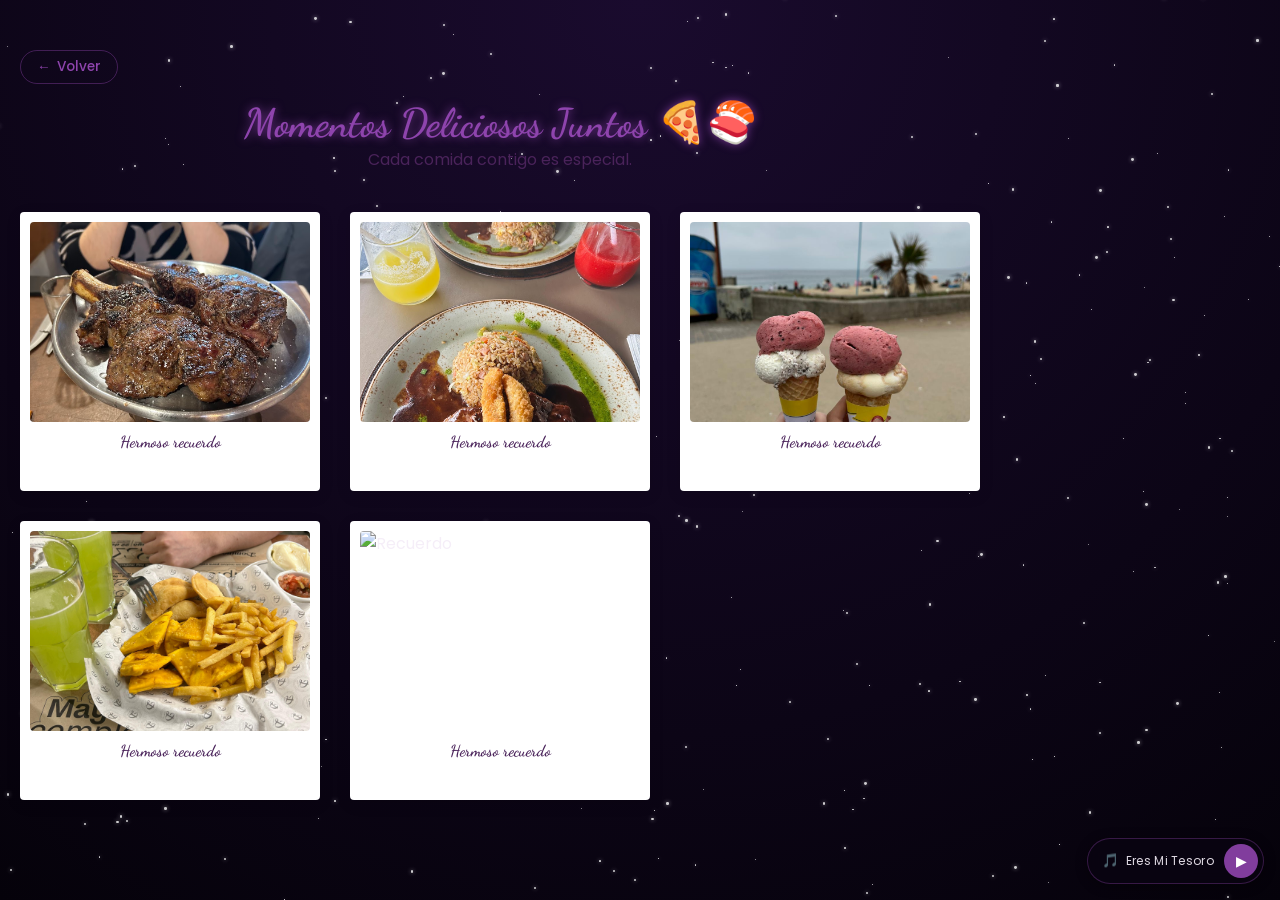
==== pages/album_comidas.html @ a4381387 "linea de tiempo" ====
<!doctype html>
<html lang="es">
  <head>
    <meta charset="UTF-8" />
    <meta name="viewport" content="width=device-width, initial-scale=1.0" />
    <title>Comidas Varias 🍕 - Nuestros Recuerdos</title>
    <link rel="icon" type="image/png" href="../assets/img/tuyyoGatitos.png" />
    <link rel="stylesheet" href="../assets/css/styles.css" />
  </head>
  <body style="opacity: 0; animation: fadeInPage 1s forwards">
    <div class="bg-stars" id="bg-stars"></div>
    <div class="screen" style="max-width: 1000px; padding: 20px;">
      <div style="width: 100%; display: flex; justify-content: flex-start; margin-bottom: 15px;">
        <button onclick="window.location.href='recuerdos.html'" style="background: transparent; border: 1px solid rgba(142, 68, 173, 0.4); border-radius: 20px; color: var(--primary); font-family: 'Poppins', sans-serif; font-size: 0.85rem; font-weight: 500; cursor: pointer; display: flex; align-items: center; gap: 6px; padding: 6px 16px; transition: all 0.2s ease;" onmouseover="this.style.background='rgba(142, 68, 173, 0.1)'; this.style.transform='translateX(-4px)';" onmouseout="this.style.background='transparent'; this.style.transform='translateX(0)';">
          <span>←</span> Volver
        </button>
      </div>
      <h2 style="font-size: 2.5rem; text-align: center; color: var(--primary);">Momentos Deliciosos Juntos 🍕🍣</h2>
      <p style="text-align: center; color: var(--text-dark); margin-bottom: 40px">Cada comida contigo es especial.</p>

      <div class="albums-container">
        <div class="polaroid" style="cursor: default; transform: none; transition: none;">
          <img src="../assets/img/comidas_varias/2026Julio.jpg" alt="Recuerdo" style="width: 100%; height: 200px; object-fit: cover; border-radius: 4px; display: block;" />
          <div class="polaroid-text"><div class="p-title" style="font-size: 1rem;">Hermoso recuerdo</div></div>
        </div>
        <div class="polaroid" style="cursor: default; transform: none; transition: none;">
          <img src="../assets/img/comidas_varias/GiratorioJulio2025.jpg" alt="Recuerdo" style="width: 100%; height: 200px; object-fit: cover; border-radius: 4px; display: block;" />
          <div class="polaroid-text"><div class="p-title" style="font-size: 1rem;">Hermoso recuerdo</div></div>
        </div>
        <div class="polaroid" style="cursor: default; transform: none; transition: none;">
          <img src="../assets/img/comidas_varias/Helados.jpg" alt="Recuerdo" style="width: 100%; height: 200px; object-fit: cover; border-radius: 4px; display: block;" />
          <div class="polaroid-text"><div class="p-title" style="font-size: 1rem;">Hermoso recuerdo</div></div>
        </div>
        <div class="polaroid" style="cursor: default; transform: none; transition: none;">
          <img src="../assets/img/comidas_varias/IMG-20260531-WA0255.jpg" alt="Recuerdo" style="width: 100%; height: 200px; object-fit: cover; border-radius: 4px; display: block;" />
          <div class="polaroid-text"><div class="p-title" style="font-size: 1rem;">Hermoso recuerdo</div></div>
        </div>
        <div class="polaroid" style="cursor: default; transform: none; transition: none;">
          <img src="../assets/img/comidas_varias/IMG_0382.heif" alt="Recuerdo" style="width: 100%; height: 200px; object-fit: cover; border-radius: 4px; display: block;" />
          <div class="polaroid-text"><div class="p-title" style="font-size: 1rem;">Hermoso recuerdo</div></div>
        </div>
      </div>
      <div id="inline-player"></div>
    </div>
    <script src="../assets/js/script.js"></script>
    <style>@keyframes fadeInPage { to { opacity: 1; } }</style>
  </body>
</html>
---- assets/css/styles.css ----
@import url("https://fonts.googleapis.com/css2?family=Dancing+Script:wght@600&family=Poppins:wght@300;400;600&display=swap");

:root {
  --primary: #8e44ad; /* Morado oscuro */
  --secondary: #9b59b6; /* Morado medio */
  --light: #f5eef8; /* Fondo claro morado */
  --text-dark: #4a235a;
  --heart: #c39bd3;
}

* {
  margin: 0;
  padding: 0;
  box-sizing: border-box;
}

body {
  font-family: "Poppins", sans-serif;
  background-color: #05020a;
  background-image: radial-gradient(circle at top center, #1a0b2e, #05020a);
  background-attachment: fixed;
  background-size: cover;
  color: #f5eef8;
  overflow-x: hidden;
  min-height: 100vh;
}

/* Nota escrita a mano (contador de días) */
.handwritten-note {
  font-family: "Dancing Script", cursive;
  font-size: 1.4rem;
  color: var(--primary);
  font-weight: 600;
  text-align: center;
  margin: 15px 0 5px;
  padding: 10px 25px;
  position: relative;
  z-index: 10;
}

/* Estrellas flotantes de fondo */
.bg-stars {
  position: fixed;
  top: -20px;
  left: -20px;
  right: -20px;
  bottom: -20px;
  pointer-events: none;
  z-index: 0;
}

/* Estrellas del cielo de fondo */
.sky-star {
  position: absolute;
  background-color: #ffffff;
  border-radius: 50%;
  box-shadow: 0 0 4px rgba(255, 255, 255, 0.8);
  opacity: 0.8;
  animation: twinkleBg 3s infinite alternate;
}

@keyframes twinkleBg {
  0% {
    opacity: 0.2;
    transform: scale(0.8);
  }
  100% {
    opacity: 1;
    transform: scale(1.2);
  }
}

/* Contenedor de Constelaciones (SVG) */
.constellations-container {
  position: absolute;
  top: 20%;
  left: 5%;
  width: 250px;
  height: 200px;
  z-index: 0;
  animation: floatMoon 8s ease-in-out infinite;
  transform: rotate(-5deg);
}

.constellation-svg {
  width: 100%;
  height: 100%;
}

.const-star-text {
  filter: drop-shadow(0 0 6px rgba(255, 255, 255, 0.8));
  animation: twinkleSvgBright 3s infinite alternate;
}

@keyframes twinkleSvgBright {
  0% {
    opacity: 0.6;
    filter: drop-shadow(0 0 2px rgba(255, 255, 255, 0.4));
  }
  100% {
    opacity: 1;
    filter: drop-shadow(0 0 10px rgba(255, 255, 255, 1));
  }
}

/* Fondo de Cielo Nocturno para la Bienvenida */
body.welcome-body {
  /* Hereda el fondo radial morado del body general */
}

body.welcome-body .handwritten-note {
  color: #f5eef8;
  text-shadow: 0 2px 4px rgba(0, 0, 0, 0.5);
}

body.welcome-body .bg-star-floating {
  color: #f5eef8;
  opacity: 0.15;
}

@keyframes floatMoon {
  0%,
  100% {
    transform: translateY(0) rotate(-5deg);
  }
  50% {
    transform: translateY(-15px) rotate(5deg);
  }
}

@keyframes twinkle {
  0% {
    opacity: 0.3;
    transform: scale(0.8);
  }
  100% {
    opacity: 1;
    transform: scale(1.1);
  }
}

/* Contenedores principales */
.screen {
  min-height: 100vh;
  display: flex;
  flex-direction: column;
  justify-content: center;
  align-items: center;
  padding: 20px;
  position: relative;
  z-index: 1;
  transition:
    opacity 1s ease,
    transform 1s ease;
}

/* Bienvenida: permitir scroll si el contenido no cabe */
#welcome-screen {
  text-align: center;
  overflow: visible;
}

.hidden {
  display: none !important;
}

h1,
h2 {
  font-family: "Dancing Script", cursive;
  color: #e8d5f8;
  text-shadow: 0 0 10px rgba(142, 68, 173, 0.8);
}

#welcome-screen h1 {
  font-size: 4rem;
  margin-bottom: 10px;
}

/* === BOTONES (Estándar del proyecto) === */
.btn-primary {
  background-color: var(--primary);
  color: white;
  border: none;
  padding: 12px 35px;
  font-size: 1.05rem;
  border-radius: 8px;
  cursor: pointer;
  box-shadow: 0 4px 15px rgba(142, 68, 173, 0.3);
  transition: all 0.3s ease;
  font-family: "Poppins", sans-serif;
  font-weight: 600;
  letter-spacing: 0.5px;
}

.btn-primary:hover {
  background-color: var(--secondary);
  transform: translateY(-2px);
  box-shadow: 0 6px 20px rgba(142, 68, 173, 0.4);
}

/* Variante grande (para acciones principales como "Comenzar nuestro viaje") */
.btn-lg {
  padding: 14px 45px;
  font-size: 1.1rem;
  margin-top: 30px;
}

/* Variante pequeña (para acciones secundarias como "Desbloquear") */
.btn-sm {
  padding: 10px 25px;
  font-size: 0.95rem;
  margin-left: 10px;
}

/* Contenedor de contraseña */
.password-container {
  margin-top: 30px;
  background: white;
  padding: 25px;
  border-radius: 15px;
  box-shadow: 0 10px 20px rgba(0, 0, 0, 0.05);
  animation: fadeIn 0.5s ease;
}

@keyframes fadeIn {
  from {
    opacity: 0;
    transform: translateY(-10px);
  }
  to {
    opacity: 1;
    transform: translateY(0);
  }
}

@keyframes shake {
  0%,
  100% {
    transform: translateX(0);
  }
  25% {
    transform: translateX(-5px);
  }
  50% {
    transform: translateX(5px);
  }
  75% {
    transform: translateX(-5px);
  }
}

.password-container p {
  margin-bottom: 15px;
  font-weight: 600;
  color: var(--primary);
}

.password-input {
  padding: 10px 15px;
  border: 2px solid var(--heart);
  border-radius: 8px; /* Combinando con el estilo del botón */
  font-size: 1rem;
  font-family: "Poppins", sans-serif;
  text-align: center;
  color: var(--text-dark);
  outline: none;
  width: 200px;
  transition: all 0.3s ease;
}

.password-input:focus {
  border-color: var(--primary);
  box-shadow: 0 0 10px rgba(142, 68, 173, 0.2);
}

.error-msg {
  color: #e74c3c !important;
  font-size: 0.9rem !important;
  margin-top: 15px;
  font-weight: 400 !important;
}

/* Pantalla de Interacción */
#main-screen {
  max-width: 1000px;
  margin: 0 auto;
}

#main-screen h2 {
  font-size: 3rem;
  text-align: center;
  margin-bottom: 40px;
}

.cards-container {
  display: grid;
  grid-template-columns: repeat(auto-fit, minmax(250px, 1fr));
  gap: 20px;
  width: 100%;
  margin-bottom: 50px;
}

.card {
  background: white;
  border-radius: 15px;
  padding: 20px;
  text-align: center;
  box-shadow: 0 10px 20px rgba(0, 0, 0, 0.05);
  cursor: pointer;
  transition: all 0.4s ease;
  position: relative;
  overflow: hidden;
  border: 2px solid transparent;
}

.card:hover {
  transform: translateY(-10px);
  border-color: var(--heart);
}

.card-img-placeholder {
  width: 100%;
  height: 180px;
  background-color: var(--heart);
  border-radius: 10px;
  display: flex;
  justify-content: center;
  align-items: center;
  color: white;
  font-size: 3rem;
  margin-bottom: 15px;
  transition: opacity 0.5s;
}

.card-text {
  font-size: 1rem;
  color: var(--text-dark);
  opacity: 0;
  max-height: 0;
  transition: all 0.5s ease;
}

.card.active .card-img-placeholder {
  opacity: 0.7;
}

.card.active .card-text {
  opacity: 1;
  max-height: 200px;
  margin-top: 15px;
}

/* Secciones de Comida */
.food-section {
  width: 100%;
  margin-bottom: 50px;
  text-align: center;
}

.section-subtitle {
  font-family: "Dancing Script", cursive;
  color: var(--primary);
  font-size: 2.5rem;
  margin-bottom: 20px;
}

.food-gallery {
  display: grid;
  grid-template-columns: repeat(auto-fit, minmax(200px, 1fr));
  gap: 15px;
  width: 100%;
  background: white;
  padding: 20px;
  border-radius: 15px;
  box-shadow: 0 10px 20px rgba(0, 0, 0, 0.05);
}

.gallery-placeholder {
  grid-column: 1 / -1;
  background-color: var(--light);
  border: 2px dashed var(--heart);
  border-radius: 10px;
  padding: 40px 20px;
  color: var(--text-dark);
  font-weight: 600;
}

/* Sección de Carta */
.letter-section {
  display: flex;
  flex-direction: column;
  align-items: center;
  width: 100%;
  margin-top: 40px;
}

.envelope {
  background-color: var(--primary);
  width: 300px;
  height: 200px;
  position: relative;
  border-radius: 10px;
  cursor: pointer;
  box-shadow: 0 10px 25px rgba(0, 0, 0, 0.1);
  display: flex;
  justify-content: center;
  align-items: center;
  transition: transform 0.3s;
}

.envelope:hover {
  transform: scale(1.05);
}

.envelope::before {
  content: "💌 Toca para abrir tu carta";
  color: white;
  font-weight: 600;
}

.letter-content {
  background: white;
  width: 90%;
  max-width: 600px;
  padding: 40px;
  border-radius: 10px;
  box-shadow: 0 15px 30px rgba(0, 0, 0, 0.1);
  text-align: center;
  line-height: 1.8;
  display: none;
  opacity: 0;
  transform: translateY(20px);
  transition: all 0.8s ease;
}

.letter-content.show {
  display: block;
  opacity: 1;
  transform: translateY(0);
}

.letter-content h3 {
  font-family: "Dancing Script", cursive;
  font-size: 2.5rem;
  color: var(--primary);
  margin-bottom: 20px;
}

/* ============================================
   RESPONSIVIDAD GLOBAL
   ============================================ */

/* --- Recuerdos: Álbumes dentro del grid (sobreescribir inline styles) --- */
.albums-container {
  display: grid !important;
  grid-template-columns: repeat(auto-fit, minmax(250px, 1fr)) !important;
  gap: 30px !important;
  width: 100% !important;
  margin-bottom: 50px;
}

/* Las polaroid de los álbumes deben ser clickeables y llenar su celda */
.albums-container .polaroid {
  width: 100%;
  margin: 0;
  cursor: pointer;
  display: flex;
  flex-direction: column;
}

/* --- Modal de álbumes responsive --- */
#album-modal .modal-content {
  width: 92% !important;
  max-width: 800px !important;
  max-height: 85vh !important;
  padding: 25px !important;
  -webkit-overflow-scrolling: touch;
}

#album-modal .modal-content h3 {
  font-size: 2rem !important;
}

/* --- Carta responsive base --- */
.letter-content {
  width: 90%;
  max-width: 600px;
}

.letter-content h3 {
  font-size: 2.2rem;
  word-break: break-word;
}

.letter-content p {
  font-size: 1rem;
  color: var(--text-dark);
  line-height: 1.8;
}

/* ============================================
   Responsividad — Tablet (max-width: 768px)
   ============================================ */
@media (max-width: 768px) {
  /* --- Bienvenida --- */
  #welcome-screen h1 {
    font-size: 3rem;
  }
  #welcome-screen {
    overflow: visible;
  }

  .polaroid-deck {
    width: 240px;
    height: 360px;
  }
  .polaroid-deck .polaroid {
    width: 220px;
  }
  .polaroid-deck .polaroid img {
    width: 200px;
    height: 200px;
  }
  .bg-polaroid-msg {
    font-size: 1rem;
  }
  .p-title {
    font-size: 1.4rem;
  }
  .p-subtitle {
    font-size: 0.85rem;
  }
  .p-date {
    font-size: 0.75rem;
  }

  .bg-1 {
    transform: rotate(-25deg);
  }
  .bg-2 {
    transform: rotate(-12deg);
  }
  .bg-3 {
    transform: rotate(12deg);
  }
  .bg-4 {
    transform: rotate(25deg);
  }

  .constellations-container {
    transform: scale(0.8) rotate(-5deg);
    left: 2%;
    top: 10%;
  }

  /* --- Recuerdos --- */
  #main-screen h2 {
    font-size: 2.2rem;
  }
  #main-screen {
    padding: 20px 15px;
  }

  .albums-container {
    grid-template-columns: repeat(auto-fit, minmax(200px, 1fr)) !important;
    gap: 20px !important;
  }

  /* --- Carta --- */
  .envelope {
    width: 250px;
    height: 160px;
  }
  .letter-content {
    padding: 25px;
  }
  .letter-content h3 {
    font-size: 2rem;
  }
}

/* ============================================
   Responsividad — Móvil (max-width: 480px)
   ============================================ */
@media (max-width: 480px) {
  /* --- Global móvil --- */

  .screen {
    padding: 15px 12px;
  }

  /* --- Bienvenida --- */
  #welcome-screen {
    padding: 15px 10px;
    min-height: 100vh;
    justify-content: flex-start;
    padding-top: 10px;
  }

  #welcome-screen h1 {
    font-size: 2.2rem;
  }

  /* En móvil: constelaciones pasan a flujo normal, centradas arriba */
  .constellations-container {
    position: relative;
    top: auto;
    left: auto;
    margin: 0 auto 5px;
    transform: scale(0.7) rotate(-5deg);
    width: 200px;
    height: 140px;
  }

  /* Polaroid deck: centrado, con espacio controlado */
  .polaroid-deck {
    width: 190px;
    height: 280px;
    margin: 10px auto 15px;
    position: relative;
    display: flex;
    justify-content: center;
  }
  .polaroid-deck .polaroid {
    width: 175px;
    padding: 6px 6px 30px 6px;
  }
  .polaroid-deck .polaroid img {
    width: 163px;
    height: 163px;
  }
  .bg-polaroid-msg {
    font-size: 0.8rem;
  }
  .p-title {
    font-size: 1.1rem;
  }
  .p-subtitle {
    font-size: 0.7rem;
  }
  .p-date {
    font-size: 0.6rem;
  }

  /* Abanico más cerrado para no salir del viewport */
  .bg-1 {
    transform: rotate(-18deg);
  }
  .bg-2 {
    transform: rotate(-9deg);
  }
  .bg-3 {
    transform: rotate(9deg);
  }
  .bg-4 {
    transform: rotate(18deg);
  }

  /* Hover en móvil: abrir un poco menos */
  .polaroid-deck:hover .bg-1 {
    transform: rotate(-22deg);
  }
  .polaroid-deck:hover .bg-2 {
    transform: rotate(-11deg);
  }
  .polaroid-deck:hover .bg-3 {
    transform: rotate(11deg);
  }
  .polaroid-deck:hover .bg-4 {
    transform: rotate(22deg);
  }

  .btn-primary {
    padding: 10px 20px;
    font-size: 0.95rem;
  }
  .btn-lg {
    font-size: 0.95rem;
    padding: 12px 25px;
    margin-top: 10px;
  }

  .password-container {
    padding: 20px 15px;
    width: 95%;
    max-width: 300px;
    display: flex;
    flex-direction: column;
    align-items: center;
    margin-top: 15px;
  }
  .password-input {
    width: 100%;
    max-width: 200px;
    font-size: 0.95rem;
    margin-bottom: 10px;
  }
  .btn-sm {
    margin-left: 0;
    width: 100%;
    max-width: 200px;
  }

  .handwritten-note {
    font-size: 1rem;
    margin-top: 5px;
    padding: 5px 10px;
  }

  /* --- Recuerdos --- */
  #main-screen h2 {
    font-size: 1.8rem;
    margin-bottom: 20px;
  }
  #main-screen {
    padding: 15px 10px;
  }

  .albums-container {
    grid-template-columns: 1fr !important;
    gap: 18px !important;
  }

  /* Polaroids dentro de álbumes: ocupar todo el ancho en móvil */
  .albums-container .polaroid {
    margin: 0;
  }

  /* Las previews de los álbumes en una columna apilada */
  .albums-container .polaroid div[style*="height: 200px"] {
    height: 150px !important;
  }

  /* Modal de álbumes */
  #album-modal .modal-content {
    width: 95% !important;
    padding: 18px 14px !important;
    max-height: 90vh !important;
    border-radius: 12px !important;
  }

  #album-modal .modal-content h3 {
    font-size: 1.6rem !important;
    margin-bottom: 15px !important;
  }

  /* Galería dentro del modal */
  #modal-gallery {
    grid-template-columns: 1fr 1fr !important;
    gap: 10px !important;
  }

  /* Botón cerrar modal más accesible */
  #album-modal .modal-content button[onclick="cerrarAlbum()"] {
    top: 10px !important;
    right: 12px !important;
    font-size: 1.8rem !important;
    padding: 5px !important;
    min-width: 40px;
    min-height: 40px;
  }

  /* --- Carta --- */
  .envelope {
    width: 220px;
    height: 140px;
  }

  .envelope::before {
    font-size: 0.9rem;
  }

  .letter-content {
    width: 95%;
    padding: 22px 18px;
  }

  .letter-content h3 {
    font-size: 1.8rem;
    margin-bottom: 15px;
  }

  .letter-content p {
    font-size: 0.95rem;
    line-height: 1.7;
  }

  /* Botón volver en la carta */
  .letter-section {
    width: 100%;
  }
}

/* ============================================
   Responsividad — Teléfonos extra pequeños
   (ej. iPhone SE, 360px)
   ============================================ */
@media (max-width: 360px) {
  /* Bienvenida extra-small */
  .constellations-container {
    transform: scale(0.55) rotate(-5deg);
    width: 180px;
    height: 120px;
    margin-bottom: 0;
  }

  .polaroid-deck {
    width: 160px;
    height: 240px;
    margin: 5px auto 10px;
  }
  .polaroid-deck .polaroid {
    width: 150px;
  }
  .polaroid-deck .polaroid img {
    width: 138px;
    height: 138px;
  }

  .bg-1 {
    transform: rotate(-15deg);
  }
  .bg-2 {
    transform: rotate(-7deg);
  }
  .bg-3 {
    transform: rotate(7deg);
  }
  .bg-4 {
    transform: rotate(15deg);
  }

  .handwritten-note {
    font-size: 0.85rem;
  }
  .btn-lg {
    font-size: 0.85rem;
    padding: 10px 20px;
    margin-top: 8px;
  }

  .p-title {
    font-size: 1rem;
  }
  .p-subtitle {
    font-size: 0.65rem;
  }
  .p-date {
    font-size: 0.55rem;
  }

  /* Recuerdos extra-small */
  #main-screen h2 {
    font-size: 1.5rem;
  }

  .albums-container .polaroid div[style*="height: 200px"] {
    height: 120px !important;
  }

  #album-modal .modal-content h3 {
    font-size: 1.4rem !important;
  }

  #modal-gallery {
    grid-template-columns: 1fr !important;
  }

  /* Carta extra-small */
  .envelope {
    width: 180px;
    height: 120px;
  }
  .envelope::before {
    font-size: 0.8rem;
  }
  .letter-content h3 {
    font-size: 1.5rem;
  }
  .letter-content p {
    font-size: 0.9rem;
  }
}

/* Estilo Polaroid para las fotos de los recuerdos */
.polaroid {
  background: white;
  padding: 10px 10px 40px 10px; /* Borde más ancho en la parte inferior simulando Polaroid */
  box-shadow: 0 4px 15px rgba(0, 0, 0, 0.1);
  border-radius: 4px;
  display: inline-block;
  transition:
    transform 0.3s ease,
    box-shadow 0.3s ease;
  margin: 10px;
  position: relative;
}

.polaroid img {
  max-width: 100%;
  height: auto;
  display: block;
}

.polaroid:hover {
  transform: scale(1.05) rotate(-2deg);
  box-shadow: 0 8px 25px rgba(0, 0, 0, 0.2);
  z-index: 10;
}

/* --- BARAJA DE POLAROIDS (ESTILO ABANICO) --- */
.polaroid-deck {
  position: relative;
  width: 280px;
  height: 400px;
  margin: 30px auto 35px;
}

/* Todas las polaroids del abanico comparten esto */
.polaroid-deck .polaroid {
  position: absolute;
  top: 0;
  left: 0;
  width: 260px;
  padding: 10px 10px 45px 10px;
  transform-origin: 50% 95%;
  transition: transform 0.4s ease;
  box-shadow: 0 4px 15px rgba(0, 0, 0, 0.12);
  border-radius: 3px;
}

.polaroid-deck .polaroid img {
  width: 240px;
  height: 240px;
  object-fit: cover;
  border-radius: 2px;
  display: block;
}

/* Posiciones del abanico — simétrico: 2 izq, centro, 2 der */
.bg-1 {
  transform: rotate(-30deg);
  z-index: 1;
}
.bg-2 {
  transform: rotate(-15deg);
  z-index: 2;
}
.bg-3 {
  transform: rotate(15deg);
  z-index: 2;
}
.bg-4 {
  transform: rotate(30deg);
  z-index: 1;
}

/* La polaroid principal — CENTRADA */
.welcome-polaroid {
  z-index: 5 !important;
  transform: rotate(0deg);
  padding: 10px 10px 30px 10px !important;
}

/* Hover sutil: el abanico se abre un poquito más */
.polaroid-deck:hover .bg-1 {
  transform: rotate(-36deg);
}
.polaroid-deck:hover .bg-2 {
  transform: rotate(-18deg);
}
.polaroid-deck:hover .bg-3 {
  transform: rotate(18deg);
}
.polaroid-deck:hover .bg-4 {
  transform: rotate(36deg);
}
.polaroid-deck:hover .welcome-polaroid {
  transform: rotate(0deg) scale(1.03);
}

/* Mensajito escrito a mano en las polaroids de fondo */
.bg-polaroid-msg {
  font-family: "Dancing Script", cursive;
  font-size: 1.2rem;
  color: var(--text-dark);
  text-align: center;
  margin-top: 8px;
  font-weight: 600;
}

/* Textos dentro de la polaroid principal */
.polaroid-text {
  text-align: center;
  margin-top: 10px;
}

.p-title {
  font-family: "Dancing Script", cursive;
  font-size: 1.6rem;
  color: var(--text-dark);
  font-weight: 600;
  line-height: 1.2;
}

.p-subtitle {
  font-family: "Poppins", sans-serif;
  font-size: 0.95rem;
  color: var(--primary);
  font-weight: 600;
  margin-top: 5px;
}

.p-date {
  font-family: "Poppins", sans-serif;
  font-size: 0.85rem;
  font-weight: 300;
  color: var(--secondary);
  margin-top: 3px;
  letter-spacing: 1px;
}
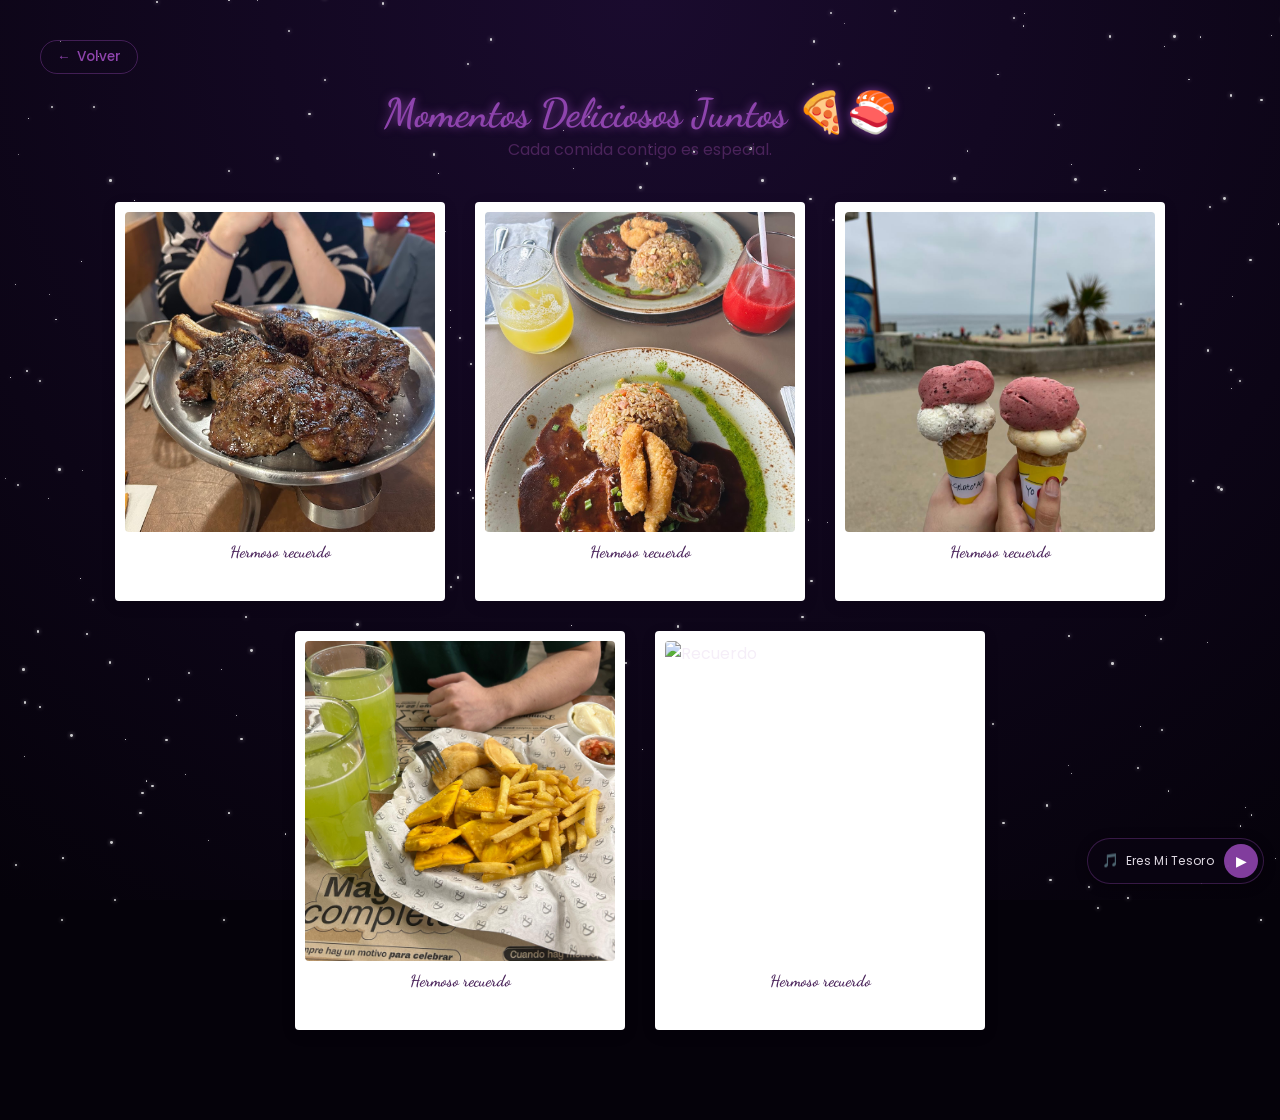
==== commit 4ad75a32: "avances" ====
--- a/pages/album_comidas.html
+++ b/pages/album_comidas.html
@@ -9,8 +9,9 @@
   </head>
   <body style="opacity: 0; animation: fadeInPage 1s forwards">
     <div class="bg-stars" id="bg-stars"></div>
-    <div class="screen" style="max-width: 1000px; padding: 20px;">
-      <div style="width: 100%; display: flex; justify-content: flex-start; margin-bottom: 15px;">
+    <div class="screen" style="max-width: 100%; padding: 40px 20px; min-height: 100vh; display: flex; flex-direction: column; align-items: center; justify-content: flex-start;">
+      <div style="width: 100%; max-width: 1200px;">
+        <div style="width: 100%; display: flex; justify-content: flex-start; margin-bottom: 15px;">
         <button onclick="window.location.href='recuerdos.html'" style="background: transparent; border: 1px solid rgba(142, 68, 173, 0.4); border-radius: 20px; color: var(--primary); font-family: 'Poppins', sans-serif; font-size: 0.85rem; font-weight: 500; cursor: pointer; display: flex; align-items: center; gap: 6px; padding: 6px 16px; transition: all 0.2s ease;" onmouseover="this.style.background='rgba(142, 68, 173, 0.1)'; this.style.transform='translateX(-4px)';" onmouseout="this.style.background='transparent'; this.style.transform='translateX(0)';">
           <span>←</span> Volver
         </button>
@@ -20,25 +21,26 @@
 
       <div class="albums-container">
         <div class="polaroid" style="cursor: default; transform: none; transition: none;">
-          <img src="../assets/img/comidas_varias/2026Julio.jpg" alt="Recuerdo" style="width: 100%; height: 200px; object-fit: cover; border-radius: 4px; display: block;" />
+          <img src="../assets/img/comidas_varias/2026Julio.jpg" alt="Recuerdo" style="width: 100%; height: 320px; object-fit: cover; border-radius: 4px; display: block;" />
           <div class="polaroid-text"><div class="p-title" style="font-size: 1rem;">Hermoso recuerdo</div></div>
         </div>
         <div class="polaroid" style="cursor: default; transform: none; transition: none;">
-          <img src="../assets/img/comidas_varias/GiratorioJulio2025.jpg" alt="Recuerdo" style="width: 100%; height: 200px; object-fit: cover; border-radius: 4px; display: block;" />
+          <img src="../assets/img/comidas_varias/GiratorioJulio2025.jpg" alt="Recuerdo" style="width: 100%; height: 320px; object-fit: cover; border-radius: 4px; display: block;" />
           <div class="polaroid-text"><div class="p-title" style="font-size: 1rem;">Hermoso recuerdo</div></div>
         </div>
         <div class="polaroid" style="cursor: default; transform: none; transition: none;">
-          <img src="../assets/img/comidas_varias/Helados.jpg" alt="Recuerdo" style="width: 100%; height: 200px; object-fit: cover; border-radius: 4px; display: block;" />
+          <img src="../assets/img/comidas_varias/Helados.jpg" alt="Recuerdo" style="width: 100%; height: 320px; object-fit: cover; border-radius: 4px; display: block;" />
           <div class="polaroid-text"><div class="p-title" style="font-size: 1rem;">Hermoso recuerdo</div></div>
         </div>
         <div class="polaroid" style="cursor: default; transform: none; transition: none;">
-          <img src="../assets/img/comidas_varias/IMG-20260531-WA0255.jpg" alt="Recuerdo" style="width: 100%; height: 200px; object-fit: cover; border-radius: 4px; display: block;" />
+          <img src="../assets/img/comidas_varias/IMG-20260531-WA0255.jpg" alt="Recuerdo" style="width: 100%; height: 320px; object-fit: cover; border-radius: 4px; display: block;" />
           <div class="polaroid-text"><div class="p-title" style="font-size: 1rem;">Hermoso recuerdo</div></div>
         </div>
         <div class="polaroid" style="cursor: default; transform: none; transition: none;">
-          <img src="../assets/img/comidas_varias/IMG_0382.heif" alt="Recuerdo" style="width: 100%; height: 200px; object-fit: cover; border-radius: 4px; display: block;" />
+          <img src="../assets/img/comidas_varias/IMG_0382.heif" alt="Recuerdo" style="width: 100%; height: 320px; object-fit: cover; border-radius: 4px; display: block;" />
           <div class="polaroid-text"><div class="p-title" style="font-size: 1rem;">Hermoso recuerdo</div></div>
         </div>
+      </div>
       </div>
       <div id="inline-player"></div>
     </div>
--- a/assets/css/styles.css
+++ b/assets/css/styles.css
@@ -450,18 +450,21 @@
    RESPONSIVIDAD GLOBAL
    ============================================ */
 
-/* --- Recuerdos: Álbumes dentro del grid (sobreescribir inline styles) --- */
+/* --- Recuerdos: Álbumes y Fotos centrados (Estándar 100% responsive) --- */
 .albums-container {
-  display: grid !important;
-  grid-template-columns: repeat(auto-fit, minmax(250px, 1fr)) !important;
+  display: flex !important;
+  flex-wrap: wrap !important;
+  justify-content: center !important;
   gap: 30px !important;
   width: 100% !important;
-  margin-bottom: 50px;
-}
-
-/* Las polaroid de los álbumes deben ser clickeables y llenar su celda */
+  max-width: 1200px !important;
+  margin: 0 auto 50px !important;
+}
+
+/* Las polaroid deben tener un ancho fijo pero responsive, y sin estirarse torpemente */
 .albums-container .polaroid {
-  width: 100%;
+  width: 330px;
+  max-width: 100%;
   margin: 0;
   cursor: pointer;
   display: flex;
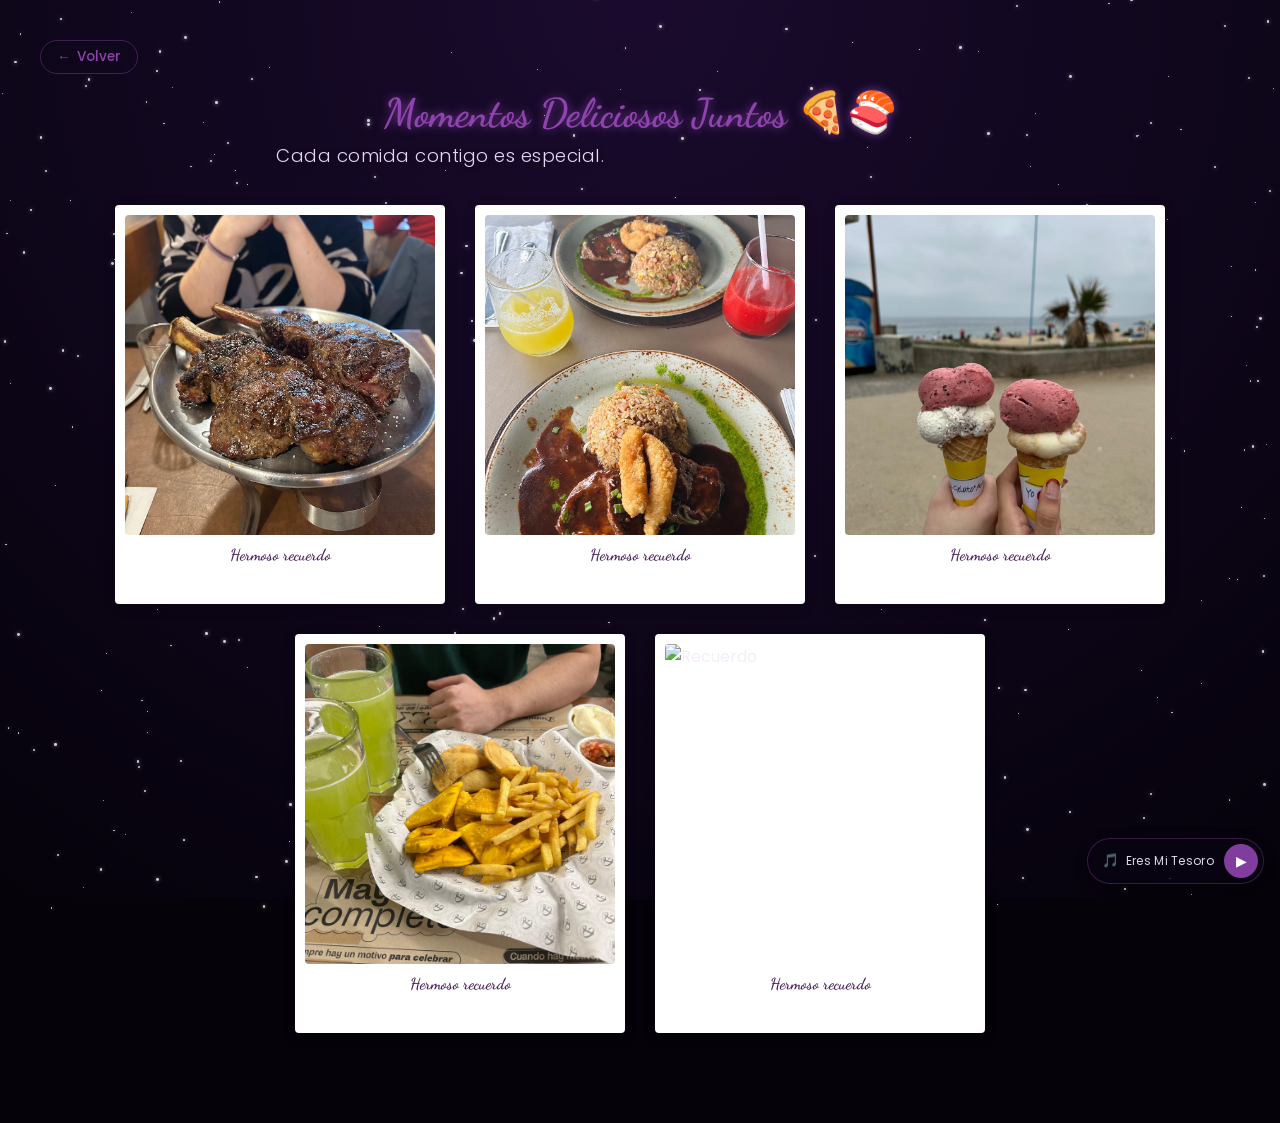
==== commit 86aac0f6: "avances" ====
--- a/pages/album_comidas.html
+++ b/pages/album_comidas.html
@@ -17,7 +17,7 @@
         </button>
       </div>
       <h2 style="font-size: 2.5rem; text-align: center; color: var(--primary);">Momentos Deliciosos Juntos 🍕🍣</h2>
-      <p style="text-align: center; color: var(--text-dark); margin-bottom: 40px">Cada comida contigo es especial.</p>
+      <p class="page-subtitle">Cada comida contigo es especial.</p>
 
       <div class="albums-container">
         <div class="polaroid" style="cursor: default; transform: none; transition: none;">
--- a/assets/css/styles.css
+++ b/assets/css/styles.css
@@ -23,6 +23,34 @@
   color: #f5eef8;
   overflow-x: hidden;
   min-height: 100vh;
+}
+
+/* ============================================
+   SCROLLBAR PERSONALIZADO (Chrome, Edge, Safari, Firefox)
+   ============================================ */
+html {
+  scrollbar-width: thin;
+  scrollbar-color: var(--primary) #05020a;
+}
+
+::-webkit-scrollbar {
+  width: 12px;
+  height: 12px;
+}
+
+::-webkit-scrollbar-track {
+  background: #05020a;
+  border-left: 1px solid rgba(142, 68, 173, 0.15);
+}
+
+::-webkit-scrollbar-thumb {
+  background: var(--primary);
+  border-radius: 10px;
+  border: 3px solid #05020a; /* Crea un efecto de margen interior */
+}
+
+::-webkit-scrollbar-thumb:hover {
+  background: var(--heart); /* Color morado más claro/rosado al pasar el cursor */
 }
 
 /* Nota escrita a mano (contador de días) */
@@ -174,6 +202,29 @@
 #welcome-screen h1 {
   font-size: 4rem;
   margin-bottom: 10px;
+}
+
+/* ============================================
+   SUBTÍTULOS ESTÁNDAR (Páginas principales)
+   ============================================ */
+.page-subtitle {
+  text-align: center;
+  color: #e8d5f8; /* Morado clarito, excelente contraste sobre fondo oscuro */
+  font-size: 1.15rem;
+  font-weight: 300;
+  letter-spacing: 0.5px;
+  margin-top: 5px;
+  margin-bottom: 35px;
+  text-shadow: 0 2px 5px rgba(0,0,0,0.5);
+  max-width: 800px;
+  line-height: 1.5;
+}
+
+@media screen and (max-width: 768px) {
+  .page-subtitle {
+    font-size: 1rem;
+    margin-bottom: 25px;
+  }
 }
 
 /* === BOTONES (Estándar del proyecto) === */
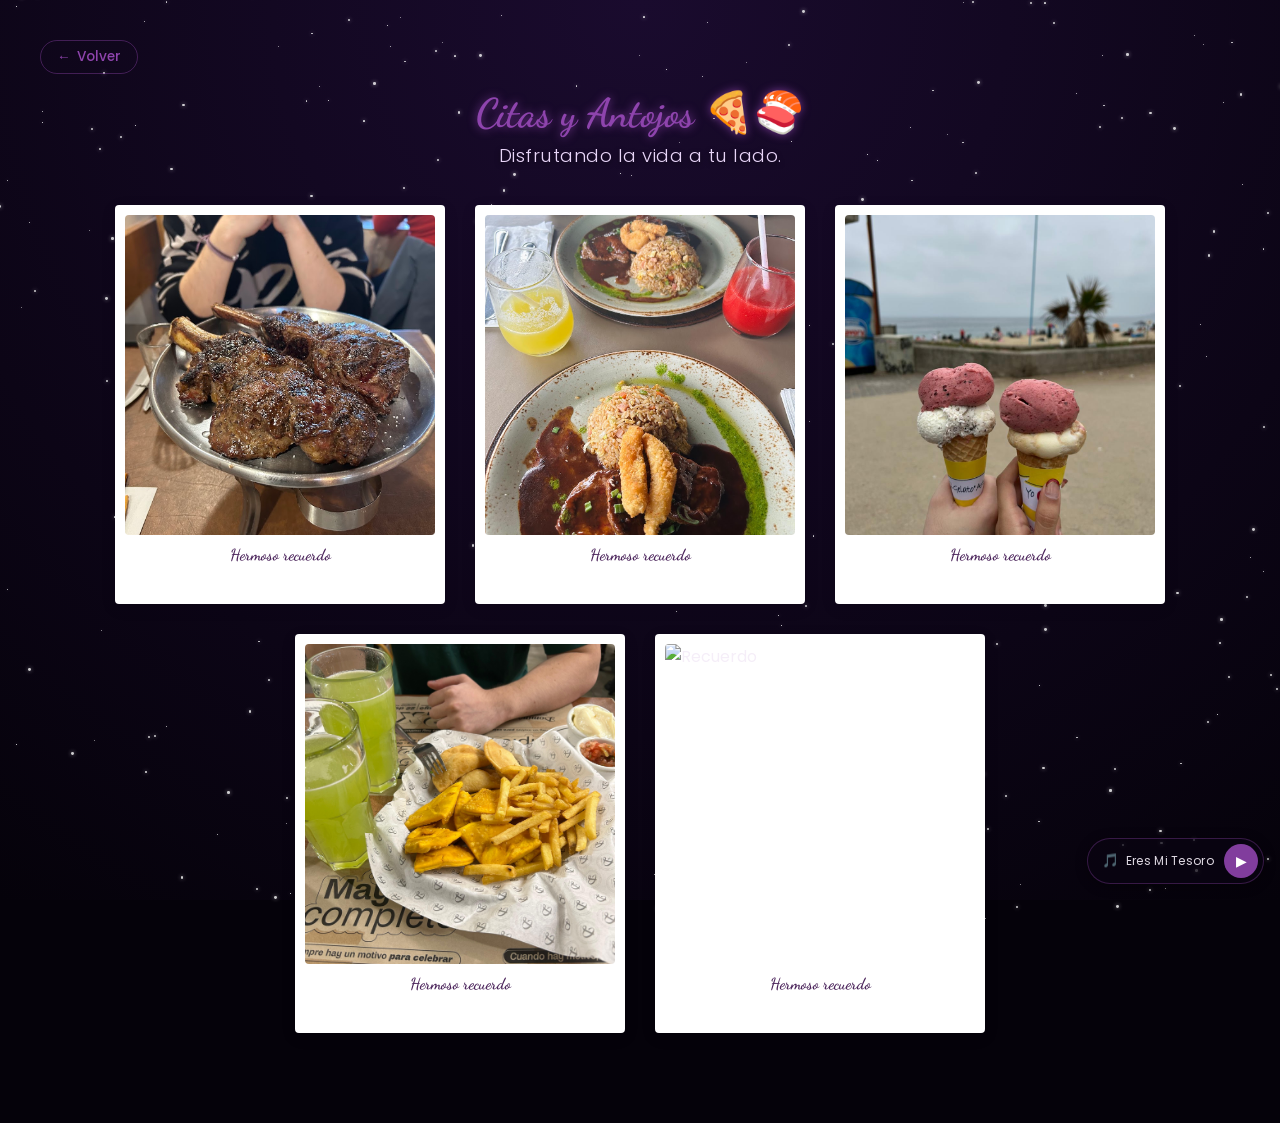
==== commit c895c449: "avances" ====
--- a/pages/album_comidas.html
+++ b/pages/album_comidas.html
@@ -3,7 +3,7 @@
   <head>
     <meta charset="UTF-8" />
     <meta name="viewport" content="width=device-width, initial-scale=1.0" />
-    <title>Comidas Varias 🍕 - Nuestros Recuerdos</title>
+    <title>Citas y Antojos 🍕 - Nuestros Recuerdos</title>
     <link rel="icon" type="image/png" href="../assets/img/tuyyoGatitos.png" />
     <link rel="stylesheet" href="../assets/css/styles.css" />
   </head>
@@ -16,8 +16,8 @@
           <span>←</span> Volver
         </button>
       </div>
-      <h2 style="font-size: 2.5rem; text-align: center; color: var(--primary);">Momentos Deliciosos Juntos 🍕🍣</h2>
-      <p class="page-subtitle">Cada comida contigo es especial.</p>
+      <h2 style="font-size: 2.5rem; text-align: center; color: var(--primary);">Citas y Antojos 🍕🍣</h2>
+      <p class="page-subtitle">Disfrutando la vida a tu lado.</p>
 
       <div class="albums-container">
         <div class="polaroid" style="cursor: default; transform: none; transition: none;">
--- a/assets/css/styles.css
+++ b/assets/css/styles.css
@@ -213,8 +213,7 @@
   font-size: 1.15rem;
   font-weight: 300;
   letter-spacing: 0.5px;
-  margin-top: 5px;
-  margin-bottom: 35px;
+  margin: 5px auto 35px auto;
   text-shadow: 0 2px 5px rgba(0,0,0,0.5);
   max-width: 800px;
   line-height: 1.5;
@@ -472,7 +471,7 @@
 .letter-content {
   background: white;
   width: 90%;
-  max-width: 600px;
+  max-width: 850px;
   padding: 40px;
   border-radius: 10px;
   box-shadow: 0 15px 30px rgba(0, 0, 0, 0.1);
@@ -538,7 +537,7 @@
 /* --- Carta responsive base --- */
 .letter-content {
   width: 90%;
-  max-width: 600px;
+  max-width: 850px;
 }
 
 .letter-content h3 {
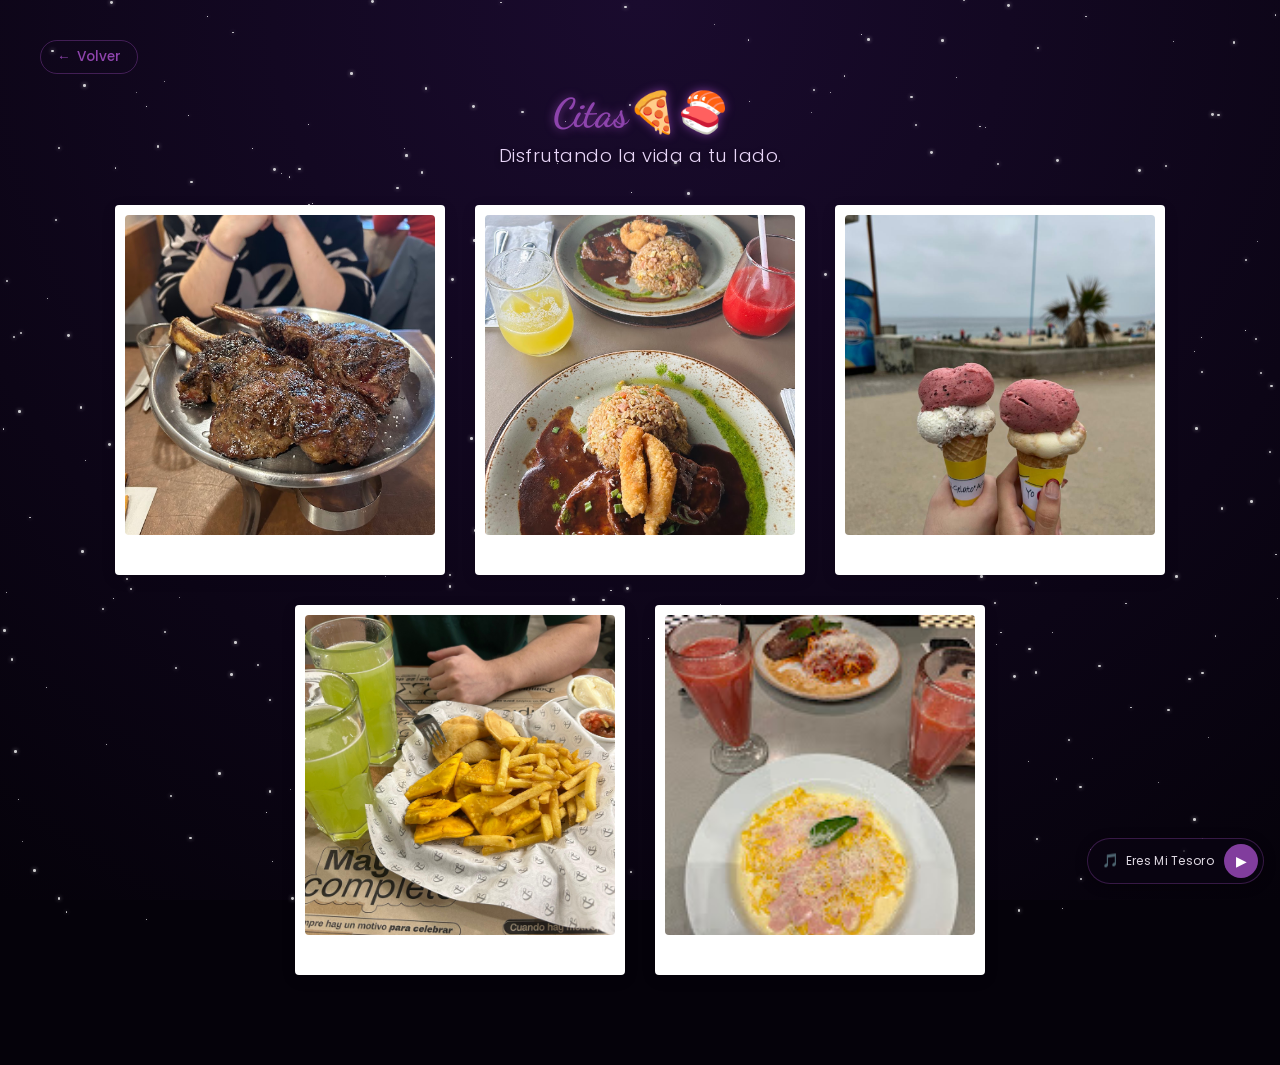
==== commit 2bd1acdf: "avances" ====
--- a/pages/album_comidas.html
+++ b/pages/album_comidas.html
@@ -3,48 +3,161 @@
   <head>
     <meta charset="UTF-8" />
     <meta name="viewport" content="width=device-width, initial-scale=1.0" />
-    <title>Citas y Antojos 🍕 - Nuestros Recuerdos</title>
+    <title>Citas 🍕 - Nuestros Recuerdos</title>
     <link rel="icon" type="image/png" href="../assets/img/tuyyoGatitos.png" />
     <link rel="stylesheet" href="../assets/css/styles.css" />
   </head>
   <body style="opacity: 0; animation: fadeInPage 1s forwards">
     <div class="bg-stars" id="bg-stars"></div>
-    <div class="screen" style="max-width: 100%; padding: 40px 20px; min-height: 100vh; display: flex; flex-direction: column; align-items: center; justify-content: flex-start;">
-      <div style="width: 100%; max-width: 1200px;">
-        <div style="width: 100%; display: flex; justify-content: flex-start; margin-bottom: 15px;">
-        <button onclick="window.location.href='recuerdos.html'" style="background: transparent; border: 1px solid rgba(142, 68, 173, 0.4); border-radius: 20px; color: var(--primary); font-family: 'Poppins', sans-serif; font-size: 0.85rem; font-weight: 500; cursor: pointer; display: flex; align-items: center; gap: 6px; padding: 6px 16px; transition: all 0.2s ease;" onmouseover="this.style.background='rgba(142, 68, 173, 0.1)'; this.style.transform='translateX(-4px)';" onmouseout="this.style.background='transparent'; this.style.transform='translateX(0)';">
-          <span>←</span> Volver
-        </button>
-      </div>
-      <h2 style="font-size: 2.5rem; text-align: center; color: var(--primary);">Citas y Antojos 🍕🍣</h2>
-      <p class="page-subtitle">Disfrutando la vida a tu lado.</p>
+    <div
+      class="screen"
+      style="
+        max-width: 100%;
+        padding: 40px 20px;
+        min-height: 100vh;
+        display: flex;
+        flex-direction: column;
+        align-items: center;
+        justify-content: flex-start;
+      "
+    >
+      <div style="width: 100%; max-width: 1200px">
+        <div
+          style="
+            width: 100%;
+            display: flex;
+            justify-content: flex-start;
+            margin-bottom: 15px;
+          "
+        >
+          <button
+            onclick="window.location.href = 'recuerdos.html'"
+            style="
+              background: transparent;
+              border: 1px solid rgba(142, 68, 173, 0.4);
+              border-radius: 20px;
+              color: var(--primary);
+              font-family: &quot;Poppins&quot;, sans-serif;
+              font-size: 0.85rem;
+              font-weight: 500;
+              cursor: pointer;
+              display: flex;
+              align-items: center;
+              gap: 6px;
+              padding: 6px 16px;
+              transition: all 0.2s ease;
+            "
+            onmouseover="
+              this.style.background = 'rgba(142, 68, 173, 0.1)';
+              this.style.transform = 'translateX(-4px)';
+            "
+            onmouseout="
+              this.style.background = 'transparent';
+              this.style.transform = 'translateX(0)';
+            "
+          >
+            <span>←</span> Volver
+          </button>
+        </div>
+        <h2
+          style="font-size: 2.5rem; text-align: center; color: var(--primary)"
+        >
+          Citas🍕🍣
+        </h2>
+        <p class="page-subtitle">Disfrutando la vida a tu lado.</p>
 
-      <div class="albums-container">
-        <div class="polaroid" style="cursor: default; transform: none; transition: none;">
-          <img src="../assets/img/comidas_varias/2026Julio.jpg" alt="Recuerdo" style="width: 100%; height: 320px; object-fit: cover; border-radius: 4px; display: block;" />
-          <div class="polaroid-text"><div class="p-title" style="font-size: 1rem;">Hermoso recuerdo</div></div>
+        <div class="albums-container">
+          <div
+            class="polaroid"
+            style="cursor: default; transform: none; transition: none"
+          >
+            <img
+              src="../assets/img/comidas_varias/2026Julio.jpg"
+              alt="Recuerdo"
+              style="
+                width: 100%;
+                height: 320px;
+                object-fit: cover;
+                border-radius: 4px;
+                display: block;
+              "
+            />
+          </div>
+          <div
+            class="polaroid"
+            style="cursor: default; transform: none; transition: none"
+          >
+            <img
+              src="../assets/img/comidas_varias/GiratorioJulio2025.jpg"
+              alt="Recuerdo"
+              style="
+                width: 100%;
+                height: 320px;
+                object-fit: cover;
+                border-radius: 4px;
+                display: block;
+              "
+            />
+          </div>
+          <div
+            class="polaroid"
+            style="cursor: default; transform: none; transition: none"
+          >
+            <img
+              src="../assets/img/comidas_varias/Helados.jpg"
+              alt="Recuerdo"
+              style="
+                width: 100%;
+                height: 320px;
+                object-fit: cover;
+                border-radius: 4px;
+                display: block;
+              "
+            />
+          </div>
+          <div
+            class="polaroid"
+            style="cursor: default; transform: none; transition: none"
+          >
+            <img
+              src="../assets/img/comidas_varias/IMG-20260531-WA0255.jpg"
+              alt="Recuerdo"
+              style="
+                width: 100%;
+                height: 320px;
+                object-fit: cover;
+                border-radius: 4px;
+                display: block;
+              "
+            />
+          </div>
+          <div
+            class="polaroid"
+            style="cursor: default; transform: none; transition: none"
+          >
+            <img
+              src="../assets/img/comidas_varias/IMG-20260709-WA0003.jpg"
+              alt="Recuerdo"
+              style="
+                width: 100%;
+                height: 320px;
+                object-fit: cover;
+                border-radius: 4px;
+                display: block;
+              "
+            />
+          </div>
         </div>
-        <div class="polaroid" style="cursor: default; transform: none; transition: none;">
-          <img src="../assets/img/comidas_varias/GiratorioJulio2025.jpg" alt="Recuerdo" style="width: 100%; height: 320px; object-fit: cover; border-radius: 4px; display: block;" />
-          <div class="polaroid-text"><div class="p-title" style="font-size: 1rem;">Hermoso recuerdo</div></div>
-        </div>
-        <div class="polaroid" style="cursor: default; transform: none; transition: none;">
-          <img src="../assets/img/comidas_varias/Helados.jpg" alt="Recuerdo" style="width: 100%; height: 320px; object-fit: cover; border-radius: 4px; display: block;" />
-          <div class="polaroid-text"><div class="p-title" style="font-size: 1rem;">Hermoso recuerdo</div></div>
-        </div>
-        <div class="polaroid" style="cursor: default; transform: none; transition: none;">
-          <img src="../assets/img/comidas_varias/IMG-20260531-WA0255.jpg" alt="Recuerdo" style="width: 100%; height: 320px; object-fit: cover; border-radius: 4px; display: block;" />
-          <div class="polaroid-text"><div class="p-title" style="font-size: 1rem;">Hermoso recuerdo</div></div>
-        </div>
-        <div class="polaroid" style="cursor: default; transform: none; transition: none;">
-          <img src="../assets/img/comidas_varias/IMG_0382.heif" alt="Recuerdo" style="width: 100%; height: 320px; object-fit: cover; border-radius: 4px; display: block;" />
-          <div class="polaroid-text"><div class="p-title" style="font-size: 1rem;">Hermoso recuerdo</div></div>
-        </div>
-      </div>
       </div>
       <div id="inline-player"></div>
     </div>
     <script src="../assets/js/script.js"></script>
-    <style>@keyframes fadeInPage { to { opacity: 1; } }</style>
+    <style>
+      @keyframes fadeInPage {
+        to {
+          opacity: 1;
+        }
+      }
+    </style>
   </body>
 </html>
--- a/assets/css/styles.css
+++ b/assets/css/styles.css
@@ -469,18 +469,44 @@
 }
 
 .letter-content {
-  background: white;
+  background: #fdfbf7;
   width: 90%;
-  max-width: 850px;
-  padding: 40px;
-  border-radius: 10px;
-  box-shadow: 0 15px 30px rgba(0, 0, 0, 0.1);
+  max-width: 1100px;
+  padding: 50px 60px;
+  border-radius: 3px;
+  box-shadow: 0 20px 50px rgba(0, 0, 0, 0.25), 0 5px 15px rgba(0,0,0,0.15);
   text-align: center;
   line-height: 1.8;
   display: none;
   opacity: 0;
   transform: translateY(20px);
   transition: all 0.8s ease;
+  position: relative;
+  border: 1px solid #efe8e1;
+}
+
+.letter-content::before {
+  content: '';
+  position: absolute;
+  top: 15px; left: 15px; right: 15px; bottom: 15px;
+  border: 1px dashed rgba(142, 68, 173, 0.3);
+  pointer-events: none;
+  border-radius: 2px;
+}
+
+.letter-content::after {
+  content: '';
+  position: absolute;
+  top: -12px;
+  left: 50%;
+  transform: translateX(-50%) rotate(-2deg);
+  width: 130px;
+  height: 35px;
+  background: rgba(255, 255, 255, 0.5);
+  box-shadow: 0 2px 5px rgba(0,0,0,0.05);
+  backdrop-filter: blur(4px);
+  border-radius: 2px;
+  pointer-events: none;
 }
 
 .letter-content.show {
@@ -537,7 +563,7 @@
 /* --- Carta responsive base --- */
 .letter-content {
   width: 90%;
-  max-width: 850px;
+  max-width: 1100px;
 }
 
 .letter-content h3 {
@@ -546,9 +572,10 @@
 }
 
 .letter-content p {
-  font-size: 1rem;
+  font-family: "Georgia", serif;
+  font-size: 1.05rem;
   color: var(--text-dark);
-  line-height: 1.8;
+  line-height: 1.9;
 }
 
 /* ============================================
